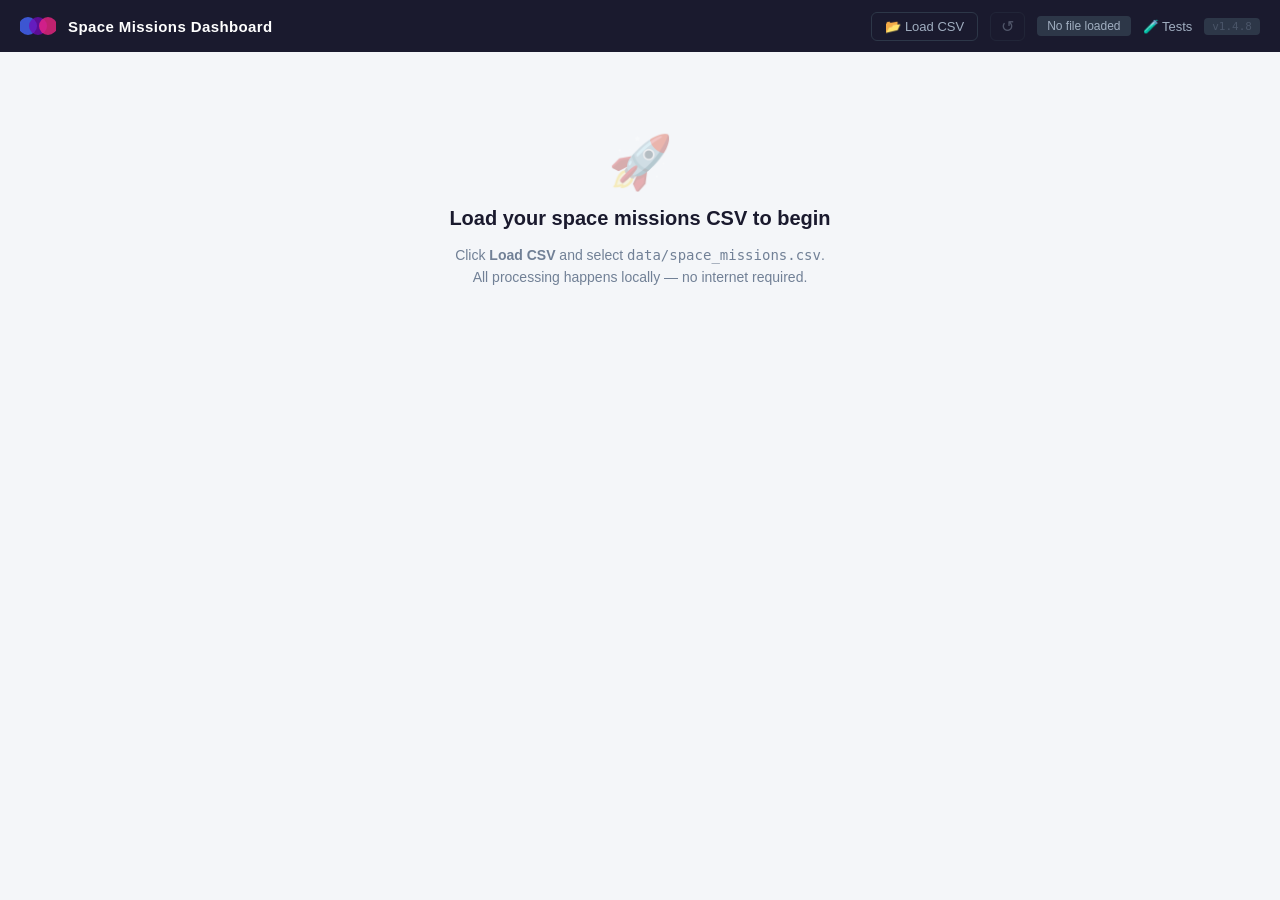
==== index.html @ ad21f482 "tweaking the progress bar to show progress on the final chart rendering too" ====
<!DOCTYPE html>
<html lang="en">
<head>
  <meta charset="UTF-8" />
  <meta name="viewport" content="width=device-width, initial-scale=1.0" />
  <title>Space Missions Dashboard</title>
  <link rel="stylesheet" href="css/styles.css" />
</head>
<body>

  <!-- Library load error banner -->
  <div id="lib-error" style="display:none;background:#fff3cd;color:#856404;padding:10px 20px;font-size:13px;border-bottom:1px solid #ffc107">
    ⚠ A required library failed to load. Check that <code>libs/papaparse.min.js</code>
    and <code>libs/chart.umd.min.js</code> exist in the project folder.
  </div>

  <!-- App-level banner (errors, warnings) -->
  <div id="app-banner"></div>

  <!-- ── Nav ────────────────────────────────────────────────────────────────── -->

  <nav>
    <div class="logo">
      <svg width="36" height="24" viewBox="0 0 36 24" aria-hidden="true">
        <circle cx="8"  cy="12" r="9" fill="#4361ee" opacity="0.85"/>
        <circle cx="18" cy="12" r="9" fill="#7209b7" opacity="0.75"/>
        <circle cx="28" cy="12" r="9" fill="#f72585" opacity="0.75"/>
      </svg>
    </div>
    <h1>Space Missions Dashboard</h1>
    <button class="btn btn-ghost" id="btn-load">📂 Load CSV</button>
    <button class="btn btn-ghost" id="btn-reload" disabled title="Reload CSV">↺</button>
    <input type="file" id="csv-input" accept=".csv" style="display:none" />
    <div id="file-info">
      <span id="file-status" class="status-idle">No file loaded</span>
      <div id="load-progress"></div>
    </div>
    <a href="test/tests.html">🧪 Tests</a>
    <span id="nav-version" style="font-size:11px;color:#4a5568;background:#2d3748;padding:2px 8px;border-radius:4px;font-family:monospace"></span>
  </nav>

  <!-- ── Filter bar ─────────────────────────────────────────────────────────── -->
  <div class="filter-bar" id="filter-bar" style="display:none">
    <label>From</label>
    <input type="date" id="filter-date-start" />
    <label>To</label>
    <input type="date" id="filter-date-end" />
    <div class="filter-sep"></div>
    <label>Company</label>
    <select id="filter-company"><option value="">All</option></select>
    <label>Mission</label>
    <select id="filter-mission-status"><option value="">All</option></select>
    <label>Rocket</label>
    <select id="filter-rocket-status"><option value="">All</option></select>
    <label>Location</label>
    <select id="filter-location"><option value="">All</option></select>
    <div class="filter-sep"></div>
    <button class="btn btn-secondary" id="btn-reset-filters">Reset</button>
  </div>

  <!-- ── Landing (no file loaded) ───────────────────────────────────────────── -->
  <div id="landing">
    <div class="upload-icon">🚀</div>
    <h2>Load your space missions CSV to begin</h2>
    <p>
      Click <strong>Load CSV</strong> and select
      <code>data/space_missions.csv</code>.<br/>
      All processing happens locally — no internet required.
    </p>
  </div>

  <!-- ── Dashboard ──────────────────────────────────────────────────────────── -->
  <div id="dashboard" style="display:none">

    <!-- Stat cards -->
    <div class="stats-row">
      <div class="stat-card" id="stat-total">
        <div class="stat-label">Total Missions</div>
        <div class="stat-value">—</div>
        <div class="stat-sub">missions</div>
      </div>
      <div class="stat-card" id="stat-success">
        <div class="stat-label">Success Rate</div>
        <div class="stat-value">—</div>
        <div class="stat-sub">—</div>
      </div>
      <div class="stat-card" id="stat-companies">
        <div class="stat-label">Companies</div>
        <div class="stat-value">—</div>
        <div class="stat-sub">companies</div>
      </div>
      <div class="stat-card" id="stat-top">
        <div class="stat-label">Top Company</div>
        <div class="stat-value" style="font-size:16px;word-break:break-word">—</div>
        <div class="stat-sub">by launch count</div>
      </div>
      <div class="stat-card" id="stat-rocket">
        <div class="stat-label">Most Used Rocket</div>
        <div class="stat-value" style="font-size:14px;word-break:break-word">—</div>
        <div class="stat-sub">most used rocket</div>
      </div>
      <div class="stat-card" id="stat-avg">
        <div class="stat-label">Avg Missions / Year</div>
        <div class="stat-value">—</div>
        <div class="stat-sub">avg missions / year</div>
      </div>
    </div>

    <!-- Charts -->
    <div class="charts-grid">

      <div class="chart-card">
        <h3>Top 15 Companies by Mission Count</h3>
        <p class="chart-sub">Ranked by total number of launches. Horizontal bars allow long names to fit without rotation. Double-click a bar to filter by that company.</p>
        <div class="chart-wrap" id="chart-top-companies-wrap">
          <canvas id="chart-top-companies"></canvas>
        </div>
        <div class="outlier-note" id="chart-top-companies-note"></div>
      </div>

      <div class="chart-card">
        <h3>Success Rate by Company (Top 15)</h3>
        <p class="chart-sub">Percentage of successful missions per company, for the top 15 by launch count. Double-click a bar to filter by that company.</p>
        <div class="chart-wrap" id="chart-success-rate-wrap">
          <canvas id="chart-success-rate"></canvas>
        </div>
        <div class="outlier-note" id="chart-success-rate-note"></div>
      </div>

      <div class="chart-card">
        <h3>Launches per Year</h3>
        <p class="chart-sub">Annual launch volume over time. Bar chart makes individual year counts easy to compare at a glance. Double-click a bar to filter to that year.</p>
        <div class="chart-wrap" id="chart-launches-year-wrap">
          <canvas id="chart-launches-year"></canvas>
        </div>
        <div class="outlier-note" id="chart-launches-year-note"></div>
      </div>

      <div class="chart-card">
        <h3>Average Mission Cost per Year</h3>
        <p class="chart-sub">Average cost (M$) of missions with price data per year. Bar height makes year-over-year differences immediately visible. Double-click a bar to filter to that year.</p>
        <div class="chart-wrap" id="chart-cost-trends-wrap">
          <canvas id="chart-cost-trends"></canvas>
        </div>
        <div class="outlier-note" id="chart-cost-trends-note"></div>
      </div>

      <div class="chart-card">
        <h3>Mission Status Breakdown</h3>
        <p class="chart-sub">Part-to-whole view of all outcomes. Doughnut chosen over pie for readability with 4 categories. Double-click a segment to filter by that status.</p>
        <div class="chart-wrap" id="chart-mission-status-wrap">
          <canvas id="chart-mission-status"></canvas>
        </div>
      </div>

      <div class="chart-card">
        <h3>Top 10 Launch Locations</h3>
        <p class="chart-sub">Busiest launch sites by mission count. Horizontal bars fit long site names without rotation; tooltip shows full location. Double-click a bar to filter by that location.</p>
        <div class="chart-wrap" id="chart-launches-location-wrap">
          <canvas id="chart-launches-location"></canvas>
        </div>
        <div class="outlier-note" id="chart-launches-location-note"></div>
      </div>

    </div>

    <!-- Data table -->
    <div class="table-card">
      <div class="table-card-header">
        <h3>Mission Data</h3>
        <div class="table-controls">
          <span id="table-row-count" style="font-size:12px;color:#718096;white-space:nowrap"></span>
          <input type="text" id="table-search" placeholder="Search all columns…" />
        </div>
      </div>
      <div id="table-container"></div>
      <div id="table-pagination"></div>
    </div>

  </div><!-- /#dashboard -->

  <!-- ── Libraries ──────────────────────────────────────────────────────────── -->
  <script src="libs/papaparse.min.js"
          onerror="document.getElementById('lib-error').style.display='block'"></script>
  <script src="libs/chart.umd.min.js"
          onerror="document.getElementById('lib-error').style.display='block'"></script>

  <!-- ── App modules ────────────────────────────────────────────────────────── -->
  <script src="js/version.js"></script>
  <script src="js/data.js"></script>
  <script src="js/functions.js"></script>
  <script src="js/ui.js"></script>
  <script src="js/charts.js"></script>
  <script src="js/table.js"></script>
  <script src="js/filters.js"></script>

  <!-- ── Boot ───────────────────────────────────────────────────────────────── -->
  <script>
    'use strict';

    const loadBtn    = document.getElementById('btn-load');
    const reloadBtn  = document.getElementById('btn-reload');
    const csvInput   = document.getElementById('csv-input');
    const statusEl   = document.getElementById('file-status');
    const filterBar  = document.getElementById('filter-bar');
    const progressEl = document.getElementById('load-progress');

    // Display version in nav
    const verEl = document.getElementById('nav-version');
    if (verEl && typeof APP_VERSION !== 'undefined') verEl.textContent = `v${APP_VERSION}`;

    function setStatus(text, cls) {
      statusEl.textContent = text;
      statusEl.className   = cls;
    }

    // ── Post-refresh hint ─────────────────────────────────────────────────────
    // If the page was reloaded via the ↺ button, sessionStorage carries the
    // previous filename so we can prompt the user to re-load their CSV.
    const _refreshedFile = sessionStorage.getItem('_relyPageRefreshed');
    if (_refreshedFile) {
      sessionStorage.removeItem('_relyPageRefreshed');
      setStatus(`↺ Code refreshed — re-load: ${_refreshedFile}`, 'status-warn');
    }

    let _loadedTimer = null;
    let _isLoading   = false;

    function _setLoadBtn(state) {
      clearTimeout(_loadedTimer);
      loadBtn.classList.remove('btn-loading', 'btn-loaded');
      if (state === 'loading') {
        _isLoading = true;
        loadBtn.disabled = false;          // stays clickable — acts as cancel
        loadBtn.textContent = '✕ Cancel';
        loadBtn.classList.add('btn-loading');
        if (progressEl) { progressEl.style.setProperty('--load-pct', '0%'); progressEl.style.display = 'block'; }
      } else if (state === 'loaded') {
        _isLoading = false;
        loadBtn.disabled = false;
        loadBtn.textContent = '✅ Loaded';
        loadBtn.classList.add('btn-loaded');
        if (progressEl) progressEl.style.display = 'none';
        _loadedTimer = setTimeout(() => {
          loadBtn.classList.remove('btn-loaded');
          loadBtn.textContent = '📂 Load CSV';
        }, 2500);
      } else {
        _isLoading = false;
        loadBtn.disabled = false;
        loadBtn.textContent = '📂 Load CSV';
        if (progressEl) progressEl.style.display = 'none';
      }
    }

    /**
     * Stream-load via DataStore, showing the dashboard progressively.
     * loadFn receives the onChunk callback and must return the load Promise.
     *
     * Rendering strategy:
     *   - First chunk with data → show dashboard immediately, Filters.apply()
     *   - Subsequent chunks    → throttled Filters.apply() (every RENDER_INTERVAL ms)
     *   - Completion           → Filters.init() (sets full date range) + Filters.apply()
     *
     * Filters.init() is intentionally skipped mid-stream so filter selections and
     * the date range are not reset while the user watches data load in.
     */
    async function _streamLoad(loadFn) {
      if (progressEl) progressEl.style.display = 'block';

      let dashboardShown = false;
      let renderTimer    = null;
      let lastRenderAt   = 0;
      const RENDER_INTERVAL = 2000; // ms between mid-stream re-renders

      function scheduleRender() {
        if (renderTimer) clearTimeout(renderTimer);
        // First call: lastRenderAt=0 → delay=0 (immediate). Subsequent: up to RENDER_INTERVAL.
        const delay = Math.max(0, RENDER_INTERVAL - (Date.now() - lastRenderAt));
        renderTimer = setTimeout(() => {
          renderTimer   = null;
          lastRenderAt  = Date.now();
          if (!dashboardShown) {
            dashboardShown = true;
            filterBar.style.display = 'flex';
            reloadBtn.disabled      = false;
            UI.showDashboard();
          }
          Filters.apply();
        }, delay);
      }

      function onChunk({ isDone, rowCount, bytesLoaded, bytesTotal }) {
        if (isDone) return; // handled after promise resolves
        // Loading occupies the first 50% of the bar; charts get the second 50%.
        const pct = bytesTotal > 0 ? Math.round(bytesLoaded / bytesTotal * 50) : 0;
        setStatus(`Parsing… ${rowCount.toLocaleString()} rows loaded`, 'status-idle status-parsing');
        if (progressEl) progressEl.style.setProperty('--load-pct', pct + '%');
        if (rowCount > 0) scheduleRender();
      }

      _setLoadBtn('loading'); // shows progressEl, resets bar to 0%

      try {
        const info = await loadFn(onChunk);

        // Cancel any pending partial render; chart rendering drives 50→100%.
        if (renderTimer) { clearTimeout(renderTimer); renderTimer = null; }

        // Loading done — snap to 50% and yield a frame so the browser paints it.
        if (progressEl) progressEl.style.setProperty('--load-pct', '50%');
        await new Promise(r => requestAnimationFrame(r));

        if (!dashboardShown) {
          filterBar.style.display = 'flex';
          reloadBtn.disabled      = false;
          UI.showDashboard();
        }

        Filters.init();                      // populate dropdowns, set date range
        const filtered = Filters.getFiltered();
        UI.renderStats(filtered);            // fast — update stat cards

        // Render charts one at a time (50→100%). Each step yields a frame + 80 ms
        // pause so the browser paints the bar increment before the next chart blocks.
        await Charts.initProgressive(filtered, (done, total) => {
          const pct = 50 + Math.round(done / total * 50);
          if (progressEl) progressEl.style.setProperty('--load-pct', pct + '%');
        });

        Table.render(filtered);              // render data table

        // Show file info only after all rendering is complete so the status
        // text change doesn't interrupt the progress bar mid-sequence.
        const sizeTxt = info.sizeMB > 0 ? ` · ${info.sizeMB.toFixed(1)} MB` : '';
        setStatus(`✓ ${info.fileName}${sizeTxt} · ${info.rows.length.toLocaleString()} rows`, 'status-ok');
        UI.hideBanner();
        _setLoadBtn('loaded');

      } catch (err) {
        if (renderTimer) { clearTimeout(renderTimer); renderTimer = null; }
        if (err.message === 'LOAD_CANCELLED') {
          _setLoadBtn('idle');
          setStatus('Load cancelled', 'status-idle');
          if (!dashboardShown) UI.showLanding();
          DataStore.clear();
          csvInput.value = ''; // reset so the same file can be re-selected
          return;
        }
        _setLoadBtn('idle');
        setStatus(`Error: ${err.message}`, 'status-error');
        UI.showBanner(err.message, 'error');
        if (!dashboardShown) UI.showLanding();
      }
    }

    loadBtn.addEventListener('click', () => {
      if (_isLoading) { DataStore.cancelLoad(); } else { csvInput.click(); }
    });

    csvInput.addEventListener('change', async e => {
      const file = e.target.files[0];
      if (!file) return;

      const sizeMB = file.size / (1024 * 1024);
      if (sizeMB > 100) {
        setStatus(`⚠ File too large (${sizeMB.toFixed(1)} MB) — max 100 MB`, 'status-error');
        UI.showBanner(`File exceeds the 100 MB limit (${sizeMB.toFixed(1)} MB). Please use a smaller file.`, 'error');
        return;
      }

      setStatus('Parsing…', 'status-idle status-parsing');
      Charts.destroy();
      DataStore.clear();
      await _streamLoad(cb => DataStore.loadFromFileStreaming(file, cb));
    });

    reloadBtn.addEventListener('click', async () => {
      setStatus('Reloading…', 'status-idle status-parsing');
      Charts.destroy();
      // Note: do NOT call DataStore.clear() here — reload() needs _lastFile intact
      await _streamLoad(cb => DataStore.reload(cb));
    });

    // ── Version badge — click to refresh all source code from disk ────────────
    if (verEl) {
      verEl.style.cursor = 'default';
      verEl.title = 'Click to refresh page source (reloads all code from disk)';
      verEl.addEventListener('click', () => {
        const fileName = DataStore.getFileName();
        if (fileName) sessionStorage.setItem('_relyPageRefreshed', fileName);
        location.reload();
      });
    }
  </script>

</body>
</html>
---- css/styles.css ----
/* ── Reset & base ───────────────────────────────────────────────────────────── */
*, *::before, *::after { box-sizing: border-box; margin: 0; padding: 0; }

:root {
  --bg:        #f4f6f9;
  --nav:       #1a1a2e;
  --primary:   #4361ee;
  --success:   #06d6a0;
  --warning:   #ffd166;
  --danger:    #ef233c;
  --card:      #ffffff;
  --border:    #e2e8f0;
  --text:      #1a1a2e;
  --muted:     #718096;
  --radius:    8px;
  --shadow:    0 1px 4px rgba(0,0,0,.08);
}

body {
  font-family: -apple-system, BlinkMacSystemFont, 'Segoe UI', Roboto, sans-serif;
  background: var(--bg);
  color: var(--text);
  min-height: 100vh;
  font-size: 14px;
}

/* ── Nav ────────────────────────────────────────────────────────────────────── */
nav {
  background: var(--nav);
  color: #fff;
  padding: 0 20px;
  display: flex;
  align-items: center;
  gap: 12px;
  height: 52px;
  position: sticky;
  top: 0;
  z-index: 100;
}

.logo svg { display: block; flex-shrink: 0; }

nav h1 {
  font-size: 15px;
  font-weight: 600;
  letter-spacing: .4px;
  flex: 1;
  white-space: nowrap;
  overflow: hidden;
  text-overflow: ellipsis;
}

nav a { color: #a0aec0; text-decoration: none; font-size: 13px; white-space: nowrap; }
nav a:hover { color: #fff; }

/* ── Buttons ────────────────────────────────────────────────────────────────── */
.btn {
  padding: 6px 13px;
  border-radius: 6px;
  border: none;
  cursor: pointer;
  font-size: 13px;
  font-weight: 500;
  transition: opacity .15s;
  white-space: nowrap;
}
.btn:hover  { opacity: .85; }
.btn:disabled { opacity: .4; cursor: not-allowed; }
.btn-primary   { background: var(--primary); color: #fff; }
.btn-secondary { background: var(--border);  color: #2d3748; }
.btn-ghost     { background: transparent; color: #a0aec0; border: 1px solid #2d3748; }
.btn-ghost:hover { color: #fff; border-color: #718096; }

/* ── Load CSV button — loading & loaded states ──────────────────────────────── */
#btn-load.btn-loading {
  color: #fc8181;
  border-color: rgba(252, 129, 129, 0.5);
  cursor: pointer;
}
#btn-load.btn-loading:hover { opacity: 1; color: #fff; border-color: #fc8181; }
#btn-load.btn-loaded {
  color: #06d6a0;
  border-color: rgba(6, 214, 160, 0.5);
}
#btn-reload { font-size: 16px; padding: 4px 10px; }

/* ── File info area (status badge + progress bar) ───────────────────────────── */
#file-info {
  margin-left: auto;
  display: flex;
  flex-direction: column;
  align-items: flex-end;
  gap: 4px;
}
#file-status {
  font-size: 12px;
  padding: 3px 10px;
  border-radius: 4px;
  white-space: nowrap;
}
.status-idle  { background: #2d3748; color: #a0aec0; }
.status-ok    { background: #1a3a2e; color: #68d391; }
.status-error { background: #3b1a1a; color: #fc8181; }
.status-warn  { background: #3b2e0d; color: #f6ad55; }

@keyframes spin { to { transform: rotate(360deg); } }
.status-parsing::before {
  content: '↻';
  display: inline-block;
  animation: spin 0.9s linear infinite;
  margin-right: 5px;
}

/* ── Library error banner ───────────────────────────────────────────────────── */
#lib-error {
  display: none;
  background: #fff3cd;
  color: #856404;
  padding: 10px 20px;
  font-size: 13px;
  border-bottom: 1px solid #ffc107;
}

/* ── Filter bar ─────────────────────────────────────────────────────────────── */
.filter-bar {
  background: var(--card);
  border-bottom: 1px solid var(--border);
  padding: 10px 20px;
  display: flex;
  align-items: center;
  gap: 10px;
  flex-wrap: wrap;
}

.filter-bar label {
  font-size: 12px;
  color: var(--muted);
  white-space: nowrap;
}

.filter-bar input[type="date"],
.filter-bar select {
  padding: 5px 8px;
  border: 1px solid var(--border);
  border-radius: 6px;
  font-size: 13px;
  background: var(--bg);
  color: var(--text);
  cursor: pointer;
}

.filter-bar input[type="date"]:focus,
.filter-bar select:focus {
  outline: none;
  border-color: var(--primary);
}

.filter-sep {
  width: 1px;
  height: 24px;
  background: var(--border);
  flex-shrink: 0;
}

/* ── Error / info banner ────────────────────────────────────────────────────── */
#app-banner {
  display: none;
  padding: 10px 20px;
  font-size: 13px;
  border-bottom: 1px solid transparent;
}
#app-banner.banner-error   { background: #fed7d7; color: #9b2c2c; border-color: #feb2b2; display: block; }
#app-banner.banner-warn    { background: #fefcbf; color: #744210; border-color: #f6e05e; display: block; }
#app-banner.banner-info    { background: #bee3f8; color: #2a4365; border-color: #90cdf4; display: block; }

/* ── Dashboard grid ─────────────────────────────────────────────────────────── */
#dashboard {
  padding: 20px;
  display: flex;
  flex-direction: column;
  gap: 20px;
}

/* ── Stat cards ─────────────────────────────────────────────────────────────── */
.stats-row {
  display: grid;
  grid-template-columns: repeat(auto-fill, minmax(155px, 1fr));
  gap: 16px;
}

.stat-card {
  background: var(--card);
  border-radius: var(--radius);
  box-shadow: var(--shadow);
  padding: 16px 20px;
  display: flex;
  flex-direction: column;
  gap: 4px;
}

.stat-card .stat-label {
  font-size: 11px;
  font-weight: 600;
  text-transform: uppercase;
  letter-spacing: .6px;
  color: var(--muted);
}

.stat-card .stat-value {
  font-size: 26px;
  font-weight: 700;
  color: var(--text);
  line-height: 1.2;
}

.stat-card .stat-sub {
  font-size: 12px;
  color: var(--muted);
}

/* ── Charts grid ────────────────────────────────────────────────────────────── */
.charts-grid {
  display: grid;
  grid-template-columns: 1fr 1fr;
  gap: 16px;
}

.chart-card {
  background: var(--card);
  border-radius: var(--radius);
  box-shadow: var(--shadow);
  padding: 20px;
  display: flex;
  flex-direction: column;
  gap: 8px;
  min-width: 0; /* allow grid item to shrink below canvas content width */
}

.chart-card h3 {
  font-size: 13px;
  font-weight: 600;
  color: var(--text);
}

.chart-card .chart-sub {
  font-size: 11px;
  color: var(--muted);
  margin-top: -4px;
}

.chart-card .chart-wrap {
  position: relative;
  width: 100%;
  aspect-ratio: 16 / 9;
  min-height: 200px;  /* floor on very narrow widths */
  max-height: 460px;  /* cap so tall viewports don't blow up the chart */
  overflow: hidden;   /* clip canvas during shrink so it doesn't push the card wider */
}

.outlier-note {
  font-size: 11px;
  color: var(--muted);
  font-style: italic;
  margin-top: 4px;
}

/* ── Data table card ────────────────────────────────────────────────────────── */
.table-card {
  background: var(--card);
  border-radius: var(--radius);
  box-shadow: var(--shadow);
  padding: 20px;
  overflow: hidden;
}

.table-card-header {
  display: flex;
  align-items: center;
  justify-content: space-between;
  margin-bottom: 12px;
  flex-wrap: wrap;
  gap: 8px;
}

.table-card-header h3 { font-size: 13px; font-weight: 600; }

.table-controls {
  display: flex;
  align-items: center;
  gap: 8px;
  flex-wrap: wrap;
}

.table-controls input[type="text"] {
  padding: 5px 10px;
  border: 1px solid var(--border);
  border-radius: 6px;
  font-size: 13px;
  width: 200px;
}

.table-controls input[type="text"]:focus {
  outline: none;
  border-color: var(--primary);
}

.table-scroll { overflow-x: auto; }

table.data-table {
  width: 100%;
  border-collapse: collapse;
  font-size: 13px;
}

table.data-table th {
  text-align: left;
  padding: 8px 12px;
  background: var(--bg);
  border-bottom: 2px solid var(--border);
  font-size: 12px;
  font-weight: 600;
  text-transform: uppercase;
  letter-spacing: .4px;
  color: var(--muted);
  white-space: nowrap;
  cursor: pointer;
  user-select: none;
}

table.data-table th:hover { color: var(--text); }
table.data-table th .sort-icon { margin-left: 4px; opacity: .4; }
table.data-table th.sort-asc  .sort-icon,
table.data-table th.sort-desc .sort-icon { opacity: 1; }

table.data-table td {
  padding: 8px 12px;
  border-bottom: 1px solid var(--border);
  white-space: nowrap;
  max-width: 240px;
  overflow: hidden;
  text-overflow: ellipsis;
}

table.data-table tr:last-child td { border-bottom: none; }
table.data-table tr:hover td { background: #f7fafc; }

.badge {
  display: inline-block;
  padding: 2px 8px;
  border-radius: 99px;
  font-size: 11px;
  font-weight: 600;
}
.badge-success         { background: #c6f6d5; color: #276749; }
.badge-failure         { background: #fed7d7; color: #9b2c2c; }
.badge-partial         { background: #fefcbf; color: #744210; }
.badge-prelaunch       { background: #e9d8fd; color: #553c9a; }
.badge-active          { background: #bee3f8; color: #2a4365; }
.badge-retired         { background: #e2e8f0; color: #4a5568; }

/* ── Pagination ─────────────────────────────────────────────────────────────── */
.pagination {
  display: flex;
  align-items: center;
  justify-content: space-between;
  margin-top: 12px;
  flex-wrap: wrap;
  gap: 8px;
}

.pagination-info { font-size: 12px; color: var(--muted); }

.pagination-controls {
  display: flex;
  align-items: center;
  gap: 4px;
}

.page-btn {
  padding: 4px 10px;
  border: 1px solid var(--border);
  border-radius: 5px;
  background: var(--card);
  font-size: 12px;
  cursor: pointer;
}
.page-btn:hover:not(:disabled) { background: var(--bg); }
.page-btn:disabled { opacity: .4; cursor: not-allowed; }
.page-btn.active   { background: var(--primary); color: #fff; border-color: var(--primary); }

.page-size-select {
  padding: 4px 8px;
  border: 1px solid var(--border);
  border-radius: 5px;
  font-size: 12px;
  background: var(--bg);
  cursor: pointer;
}

/* ── Empty state ────────────────────────────────────────────────────────────── */
.empty-state {
  text-align: center;
  padding: 48px 20px;
  color: var(--muted);
}
.empty-state .empty-icon { font-size: 40px; margin-bottom: 12px; opacity: .4; }
.empty-state h3  { font-size: 16px; color: var(--text); margin-bottom: 6px; }
.empty-state p   { font-size: 13px; line-height: 1.6; max-width: 380px; margin: 0 auto; }

/* ── Landing / no-file state ────────────────────────────────────────────────── */
#landing {
  display: flex;
  flex-direction: column;
  align-items: center;
  justify-content: center;
  padding: 80px 20px;
  gap: 14px;
  text-align: center;
}
#landing .upload-icon { font-size: 52px; opacity: .35; }
#landing h2 { font-size: 20px; }
#landing p  { font-size: 14px; color: var(--muted); max-width: 400px; line-height: 1.6; }

/* ── Show-all warning ───────────────────────────────────────────────────────── */
.show-all-warn {
  font-size: 12px;
  color: #744210;
  background: #fefcbf;
  border: 1px solid #f6e05e;
  border-radius: 5px;
  padding: 4px 10px;
}

/* ── Load progress bar (sits under the file-status badge) ───────────────────── */
#load-progress {
  display: none;
  width: 100%;
  height: 3px;
  background: #2d3748;
  border-radius: 2px;
  position: relative;
  overflow: hidden;
}
#load-progress::after {
  content: '';
  position: absolute;
  top: 0; left: 0;
  width: var(--load-pct, 0%);
  height: 100%;
  background: var(--primary);
  transition: width 0.25s ease-out;
}

/* ── Responsive ─────────────────────────────────────────────────────────────── */
@media (max-width: 900px) {
  .charts-grid { grid-template-columns: 1fr; }
  .stats-row   { grid-template-columns: repeat(2, 1fr); }
  /* Single-column: chart is full width so 16/9 gets very tall — use squarer ratio */
  .chart-card .chart-wrap { aspect-ratio: 4 / 3; max-height: 400px; }
}

@media (max-width: 560px) {
  .stats-row { grid-template-columns: 1fr 1fr; }
  nav h1     { font-size: 13px; }
  #dashboard { padding: 12px; }
  .filter-bar { padding: 8px 12px; }
  .table-controls input[type="text"] { width: 140px; }
}

@media (max-width: 380px) {
  .stats-row { grid-template-columns: 1fr; }
}
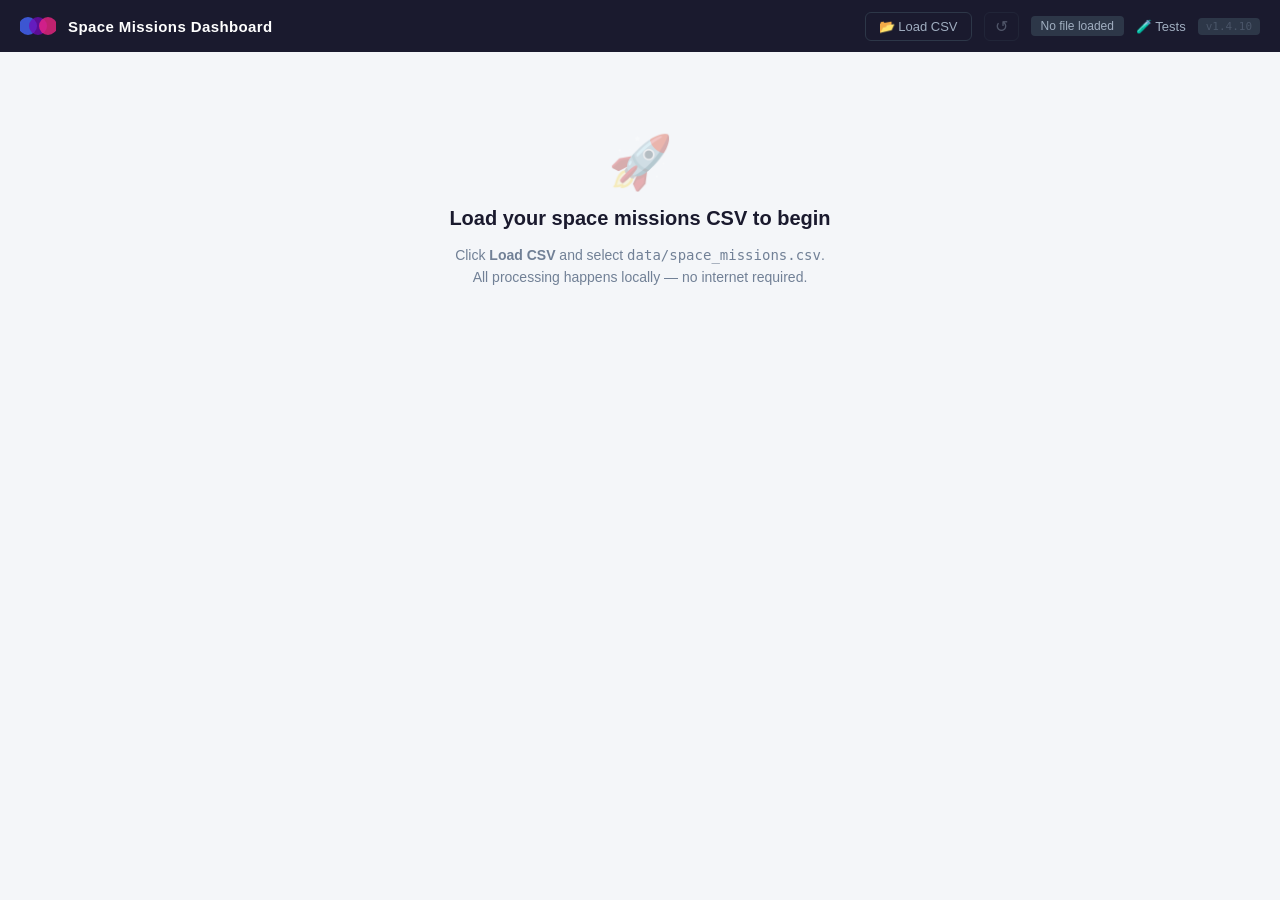
==== commit 66ee59bb: "adding Export button by filters" ====
--- a/index.html
+++ b/index.html
@@ -56,6 +56,7 @@
     <select id="filter-location"><option value="">All</option></select>
     <div class="filter-sep"></div>
     <button class="btn btn-secondary" id="btn-reset-filters">Reset</button>
+    <button class="btn btn-secondary" id="btn-export-csv">⬇ Export CSV</button>
   </div>
 
   <!-- ── Landing (no file loaded) ───────────────────────────────────────────── -->
@@ -214,14 +215,6 @@
       statusEl.className   = cls;
     }
 
-    // ── Post-refresh hint ─────────────────────────────────────────────────────
-    // If the page was reloaded via the ↺ button, sessionStorage carries the
-    // previous filename so we can prompt the user to re-load their CSV.
-    const _refreshedFile = sessionStorage.getItem('_relyPageRefreshed');
-    if (_refreshedFile) {
-      sessionStorage.removeItem('_relyPageRefreshed');
-      setStatus(`↺ Code refreshed — re-load: ${_refreshedFile}`, 'status-warn');
-    }
 
     let _loadedTimer = null;
     let _isLoading   = false;
@@ -387,9 +380,9 @@
       verEl.style.cursor = 'default';
       verEl.title = 'Click to refresh page source (reloads all code from disk)';
       verEl.addEventListener('click', () => {
-        const fileName = DataStore.getFileName();
-        if (fileName) sessionStorage.setItem('_relyPageRefreshed', fileName);
-        location.reload();
+        // Navigate to a cache-busting URL so the browser re-fetches all JS/CSS
+        // from disk even when index.html itself hasn't changed.
+        location.replace(location.pathname + '?_=' + Date.now());
       });
     }
   </script>
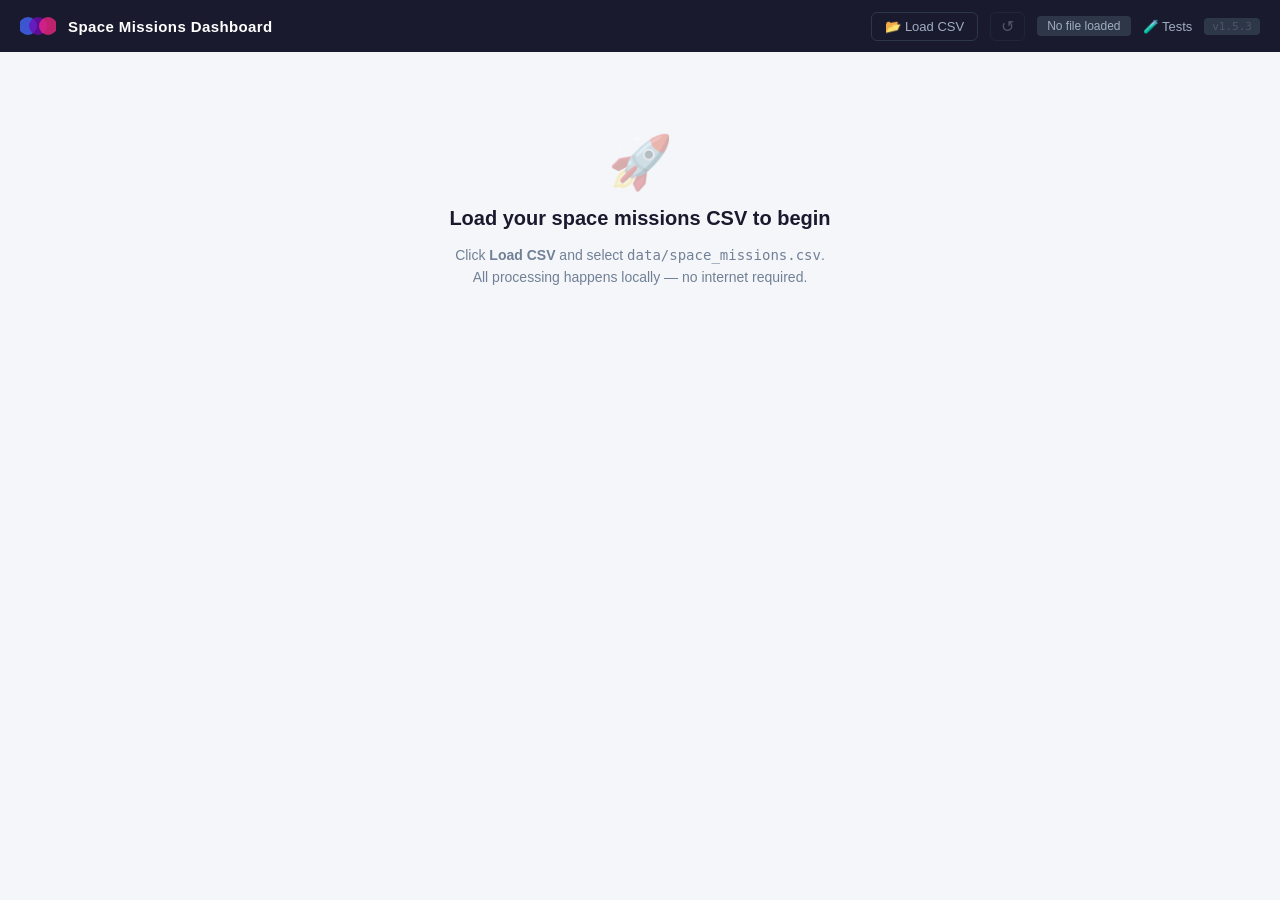
==== commit 3252786f: "adding control for the precision setting (number of digits after the decimal point)" ====
--- a/index.html
+++ b/index.html
@@ -56,6 +56,8 @@
     <select id="filter-location"><option value="">All</option></select>
     <div class="filter-sep"></div>
     <button class="btn btn-secondary" id="btn-reset-filters">Reset</button>
+    <label>Precision</label>
+    <input type="number" id="filter-precision" min="0" step="1" value="2" title="Decimal places for float values (non-negative integer)">
     <button class="btn btn-secondary" id="btn-export-csv">⬇ Export CSV</button>
   </div>
 
--- a/css/styles.css
+++ b/css/styles.css
@@ -162,6 +162,11 @@
   flex-shrink: 0;
 }
 
+#filter-precision {
+  width: 4rem;
+  text-align: center;
+}
+
 /* ── Error / info banner ────────────────────────────────────────────────────── */
 #app-banner {
   display: none;
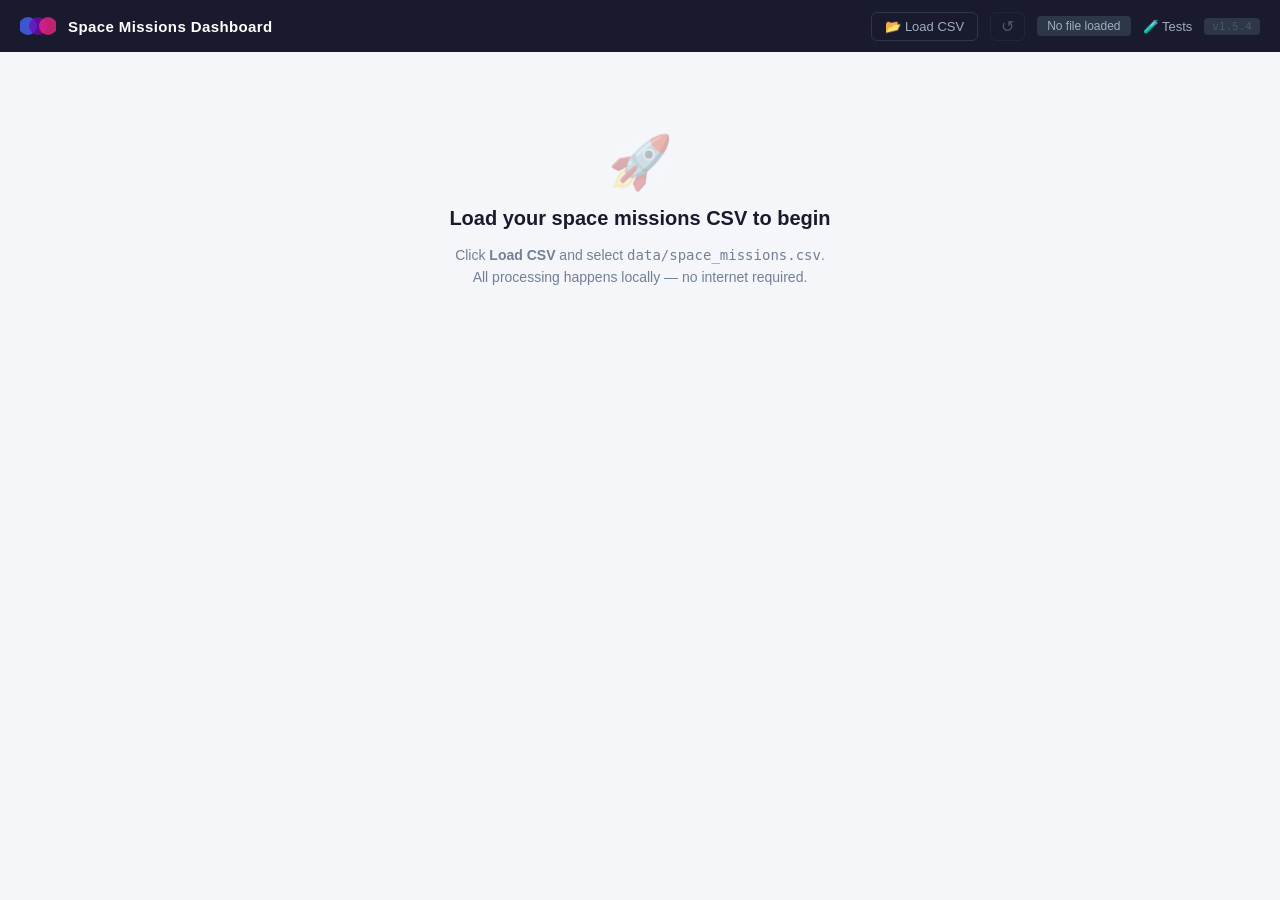
==== commit 64bad5d3: "cosmetics, screenshot" ====
--- a/index.html
+++ b/index.html
@@ -56,8 +56,10 @@
     <select id="filter-location"><option value="">All</option></select>
     <div class="filter-sep"></div>
     <button class="btn btn-secondary" id="btn-reset-filters">Reset</button>
-    <label>Precision</label>
-    <input type="number" id="filter-precision" min="0" step="1" value="2" title="Decimal places for float values (non-negative integer)">
+    <span class="filter-precision-group">
+      <label>Precision</label>
+      <input type="number" id="filter-precision" min="0" step="1" maxlength="1" value="2" title="Decimal places for float values (non-negative integer)">
+    </span>
     <button class="btn btn-secondary" id="btn-export-csv">⬇ Export CSV</button>
   </div>
 
@@ -357,8 +359,9 @@
       const file = e.target.files[0];
       if (!file) return;
 
+      // file size limit
       const sizeMB = file.size / (1024 * 1024);
-      if (sizeMB > 100) {
+      if (sizeMB > 50) {
         setStatus(`⚠ File too large (${sizeMB.toFixed(1)} MB) — max 100 MB`, 'status-error');
         UI.showBanner(`File exceeds the 100 MB limit (${sizeMB.toFixed(1)} MB). Please use a smaller file.`, 'error');
         return;
--- a/css/styles.css
+++ b/css/styles.css
@@ -162,8 +162,16 @@
   flex-shrink: 0;
 }
 
+.filter-precision-group {
+  display: inline-flex;
+  align-items: center;
+  gap: 6px;
+  white-space: nowrap;
+  flex-shrink: 0;
+}
+
 #filter-precision {
-  width: 4rem;
+  width: 2rem;
   text-align: center;
 }
 
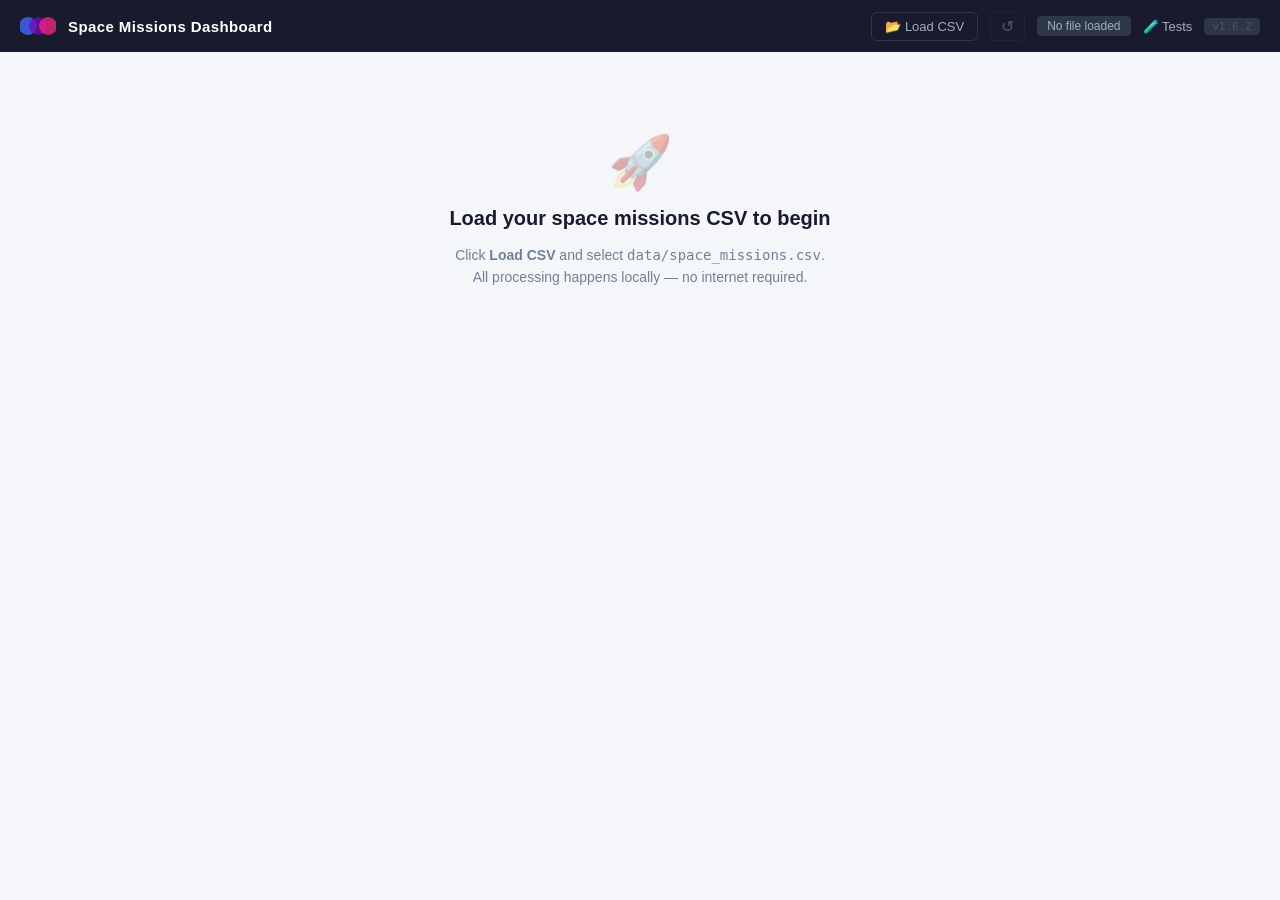
==== commit 851e8bd8: "adding 'success rate per year' chart" ====
--- a/index.html
+++ b/index.html
@@ -139,6 +139,14 @@
           <canvas id="chart-launches-year"></canvas>
         </div>
         <div class="outlier-note" id="chart-launches-year-note"></div>
+      </div>
+
+      <div class="chart-card">
+        <h3>Success Rate per Year</h3>
+        <p class="chart-sub">Percentage of successful missions per year. Bar height makes it easy to spot individual years with unusually high or low reliability. Double-click a bar to filter to that year.</p>
+        <div class="chart-wrap" id="chart-success-year-wrap">
+          <canvas id="chart-success-year"></canvas>
+        </div>
       </div>
 
       <div class="chart-card">
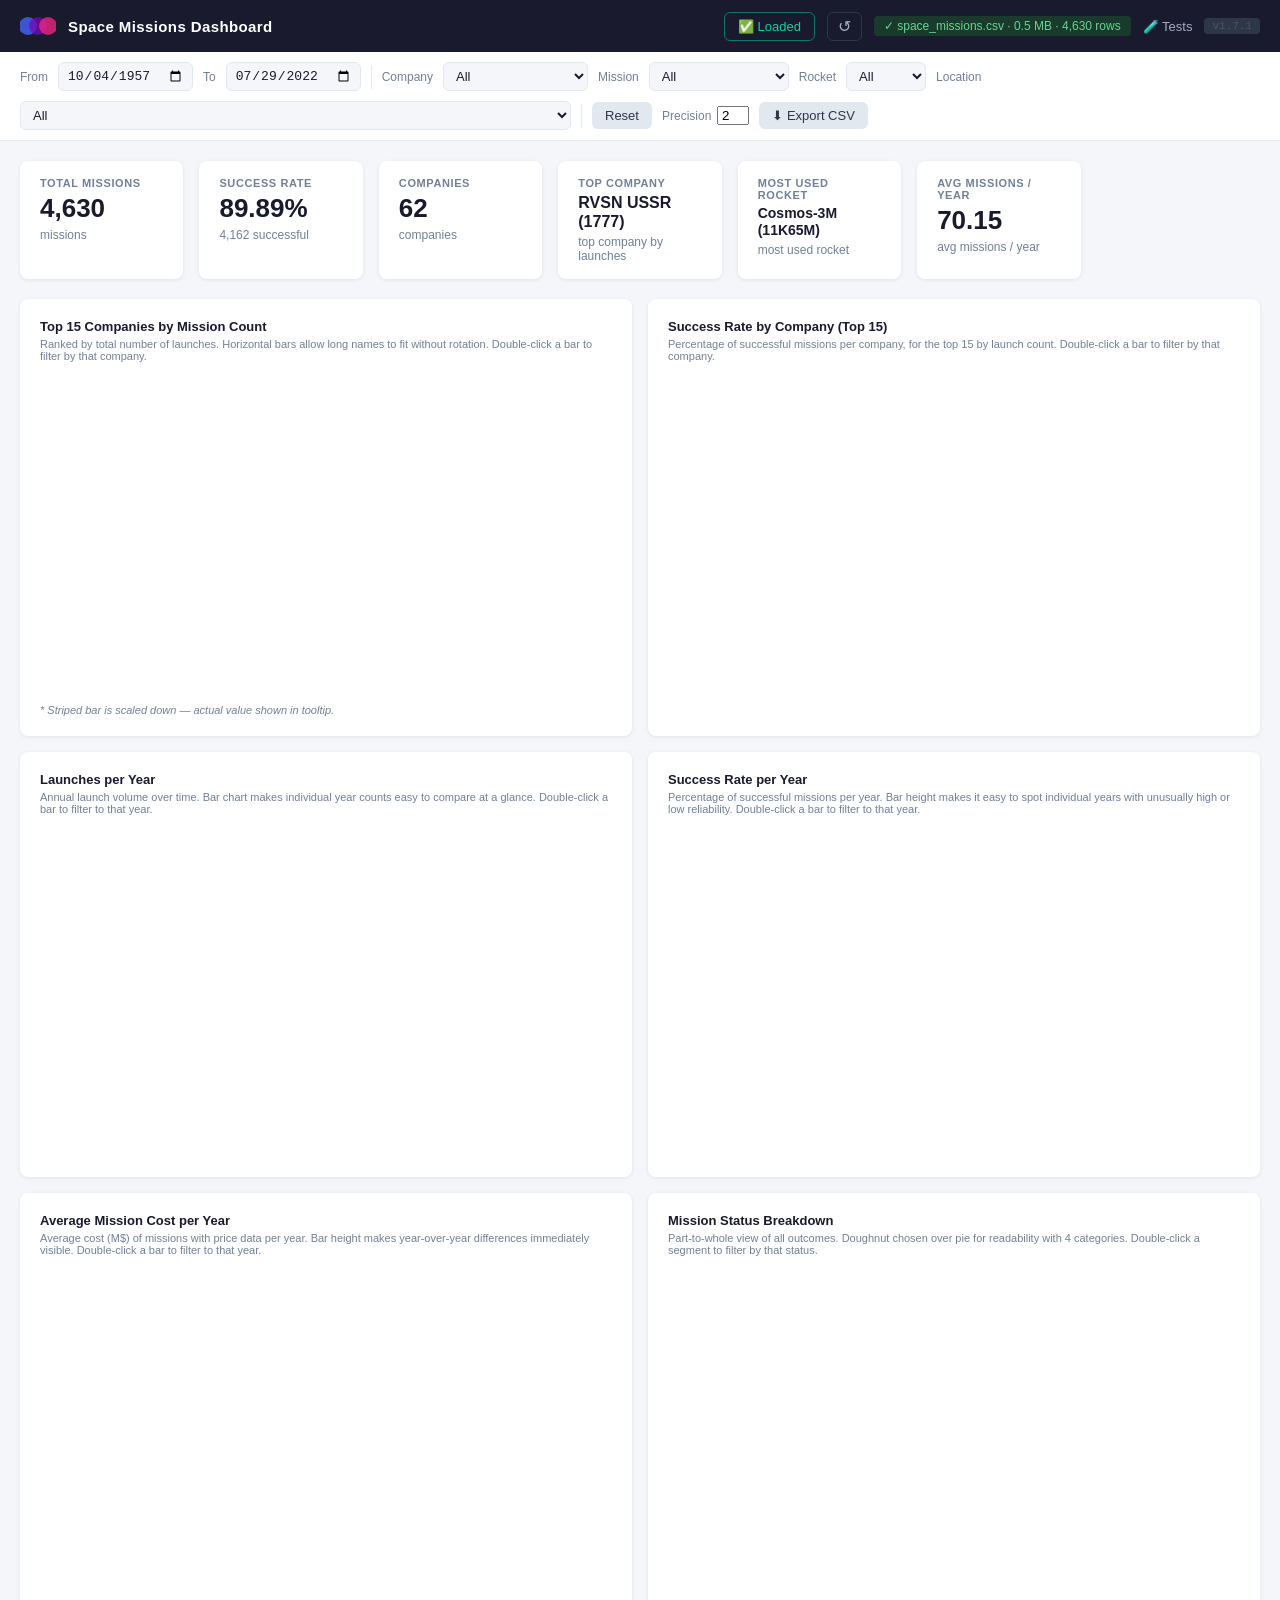
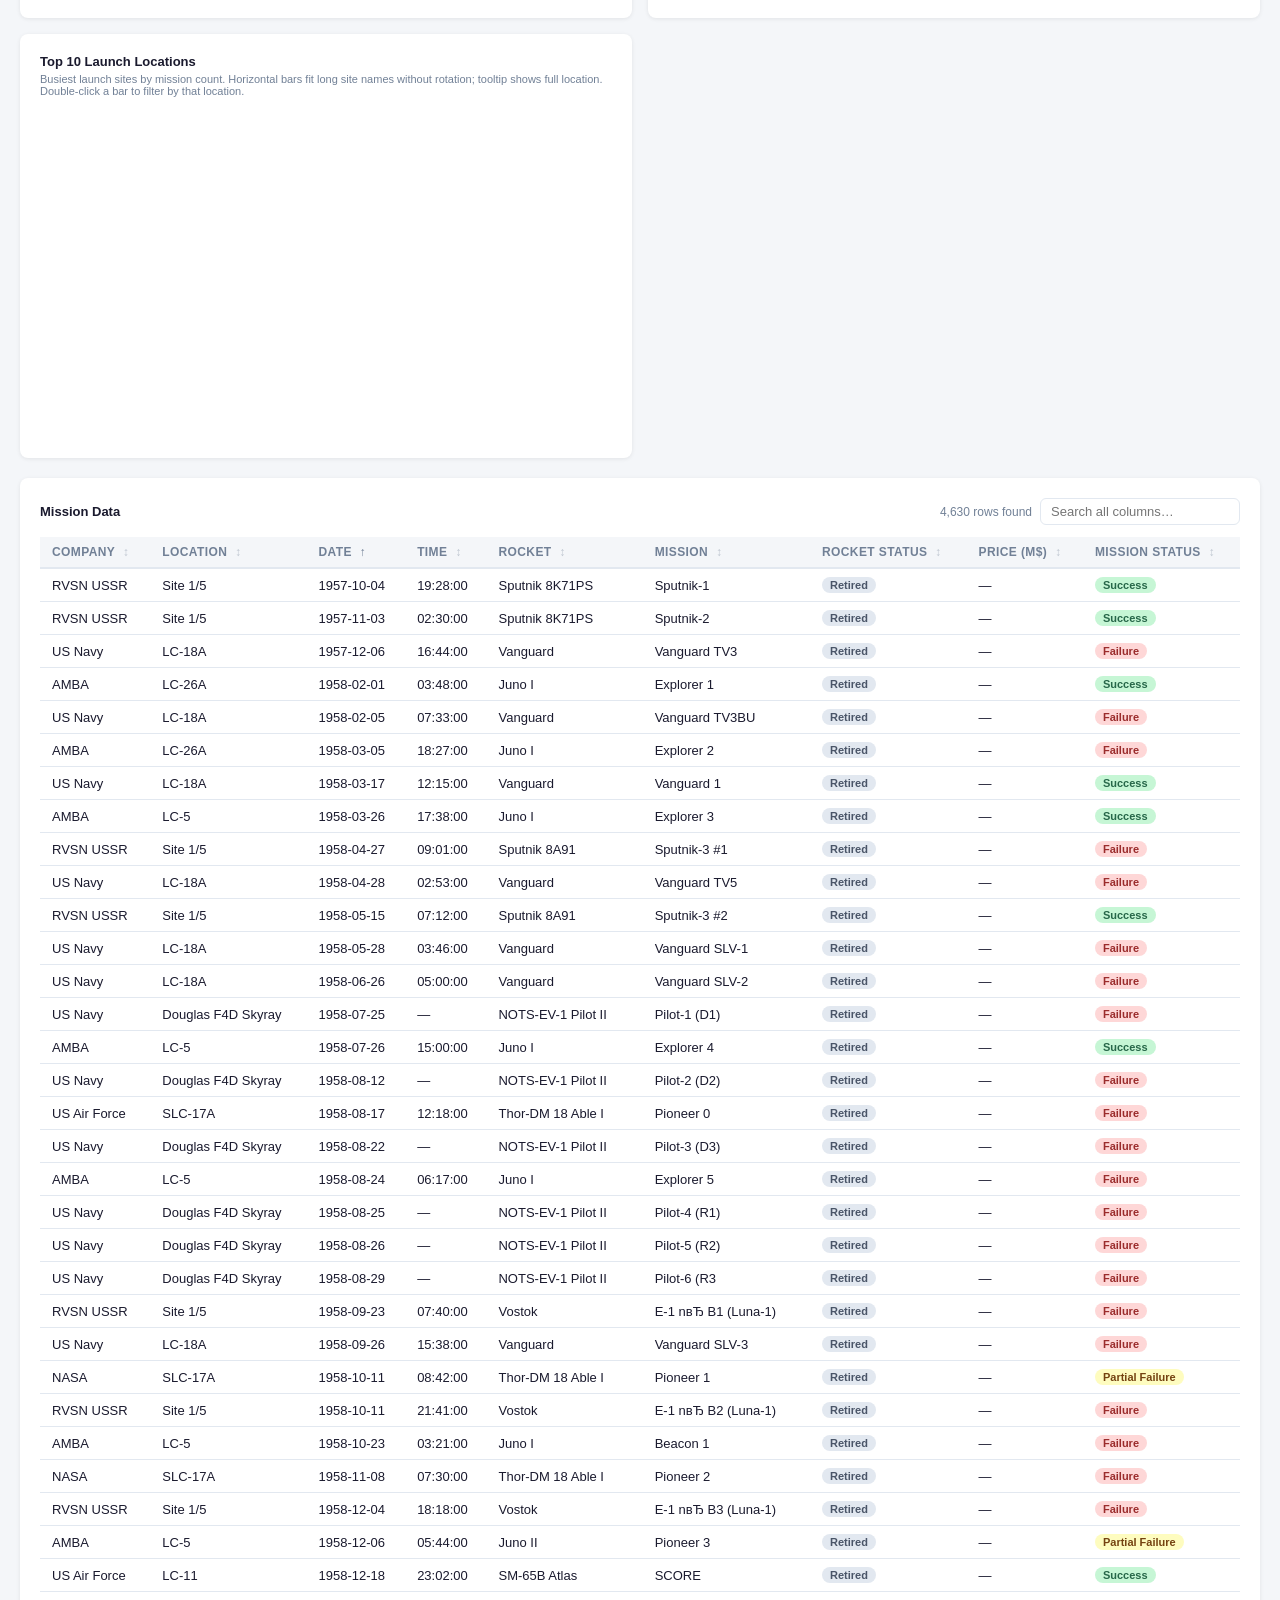
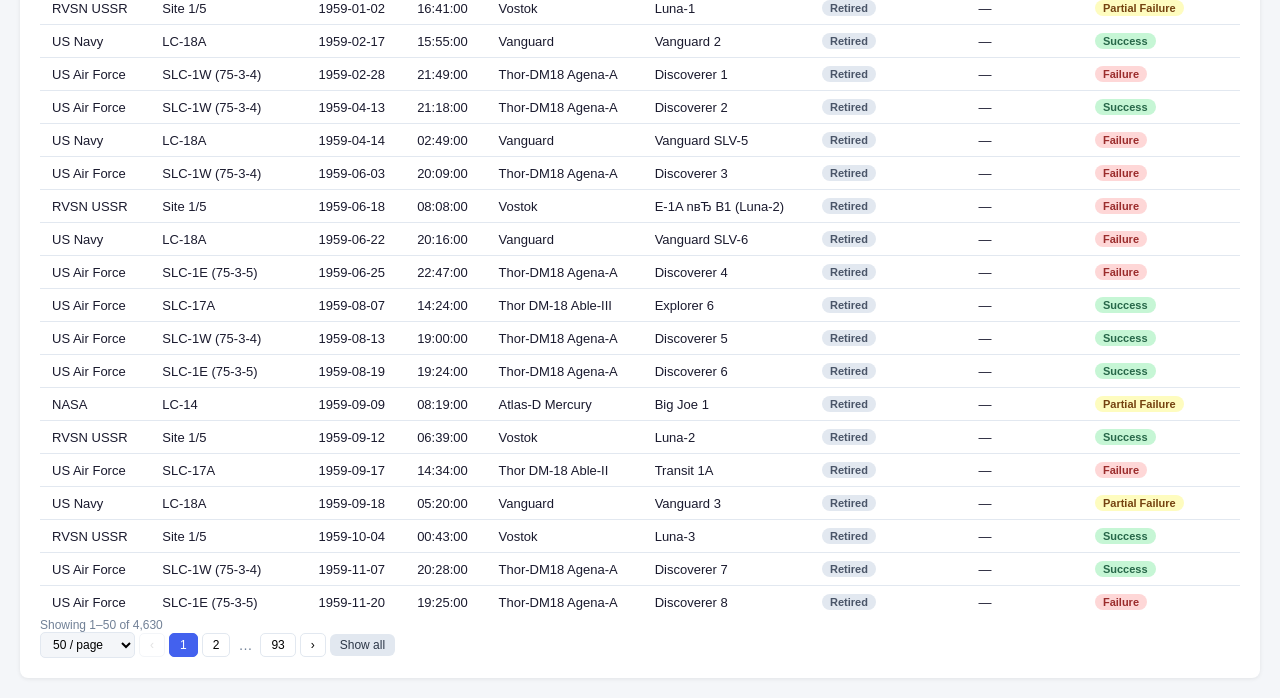
==== commit 3c7e6181: "fixed preview in Claude Code, loading space_missions.csv data file by default" ====
--- a/index.html
+++ b/index.html
@@ -199,13 +199,15 @@
           onerror="document.getElementById('lib-error').style.display='block'"></script>
 
   <!-- ── App modules ────────────────────────────────────────────────────────── -->
-  <script src="js/version.js"></script>
-  <script src="js/data.js"></script>
-  <script src="js/functions.js"></script>
-  <script src="js/ui.js"></script>
-  <script src="js/charts.js"></script>
-  <script src="js/table.js"></script>
-  <script src="js/filters.js"></script>
+  <script>
+    // Inject cache-busting version into every app script src at load time
+    (function() {
+      const v = Date.now();
+      ['js/version.js','js/data.js','js/functions.js','js/ui.js','js/charts.js','js/table.js','js/filters.js'].forEach(function(src) {
+        document.write('<script src="' + src + '?v=' + v + '"><\/script>');
+      });
+    })();
+  </script>
 
   <!-- ── Boot ───────────────────────────────────────────────────────────────── -->
   <script>
@@ -388,6 +390,34 @@
       await _streamLoad(cb => DataStore.reload(cb));
     });
 
+    // ── Auto-load default CSV on page start ───────────────────────────────────
+    (async () => {
+      const DEFAULT_CSV = 'data/space_missions.csv';
+      try {
+        setStatus('Loading default CSV…', 'status-idle status-parsing');
+        const info = await DataStore.loadFromURL(DEFAULT_CSV);
+        // Reuse the same full render path as a manual file load
+        filterBar.style.display = 'flex';
+        reloadBtn.disabled      = false;
+        UI.showDashboard();
+        Filters.init();
+        const filtered = Filters.getFiltered();
+        UI.renderStats(filtered);
+        await Charts.initProgressive(filtered, (done, total) => {
+          const pct = 50 + Math.round(done / total * 50);
+          if (progressEl) progressEl.style.setProperty('--load-pct', pct + '%');
+        });
+        Table.render(filtered);
+        const sizeTxt = info.sizeMB > 0 ? ` · ${info.sizeMB.toFixed(1)} MB` : '';
+        setStatus(`✓ ${info.fileName}${sizeTxt} · ${info.rows.length.toLocaleString()} rows`, 'status-ok');
+        _setLoadBtn('loaded');
+      } catch (err) {
+        // Default CSV not available (e.g. opened as file://) — fall back to manual load
+        setStatus('No file loaded', 'status-idle');
+        UI.showLanding();
+      }
+    })();
+
     // ── Version badge — click to refresh all source code from disk ────────────
     if (verEl) {
       verEl.style.cursor = 'default';
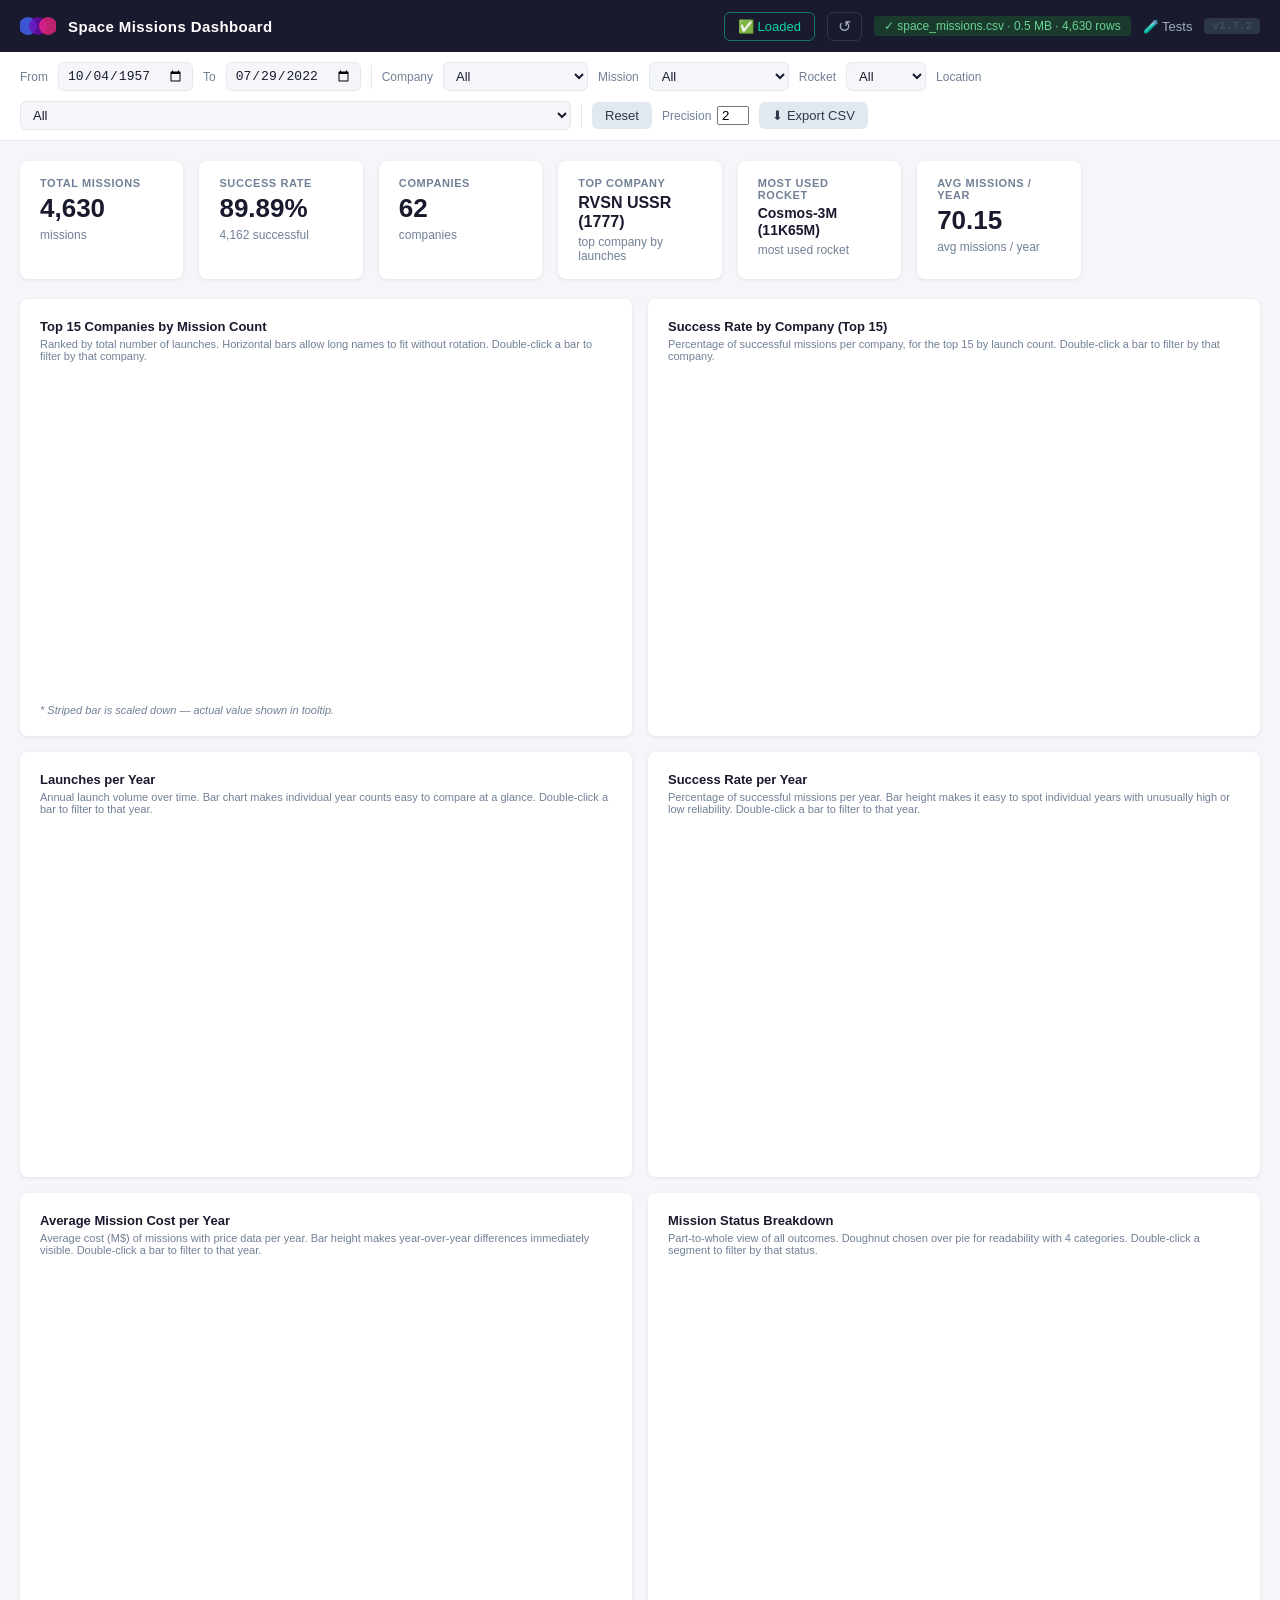
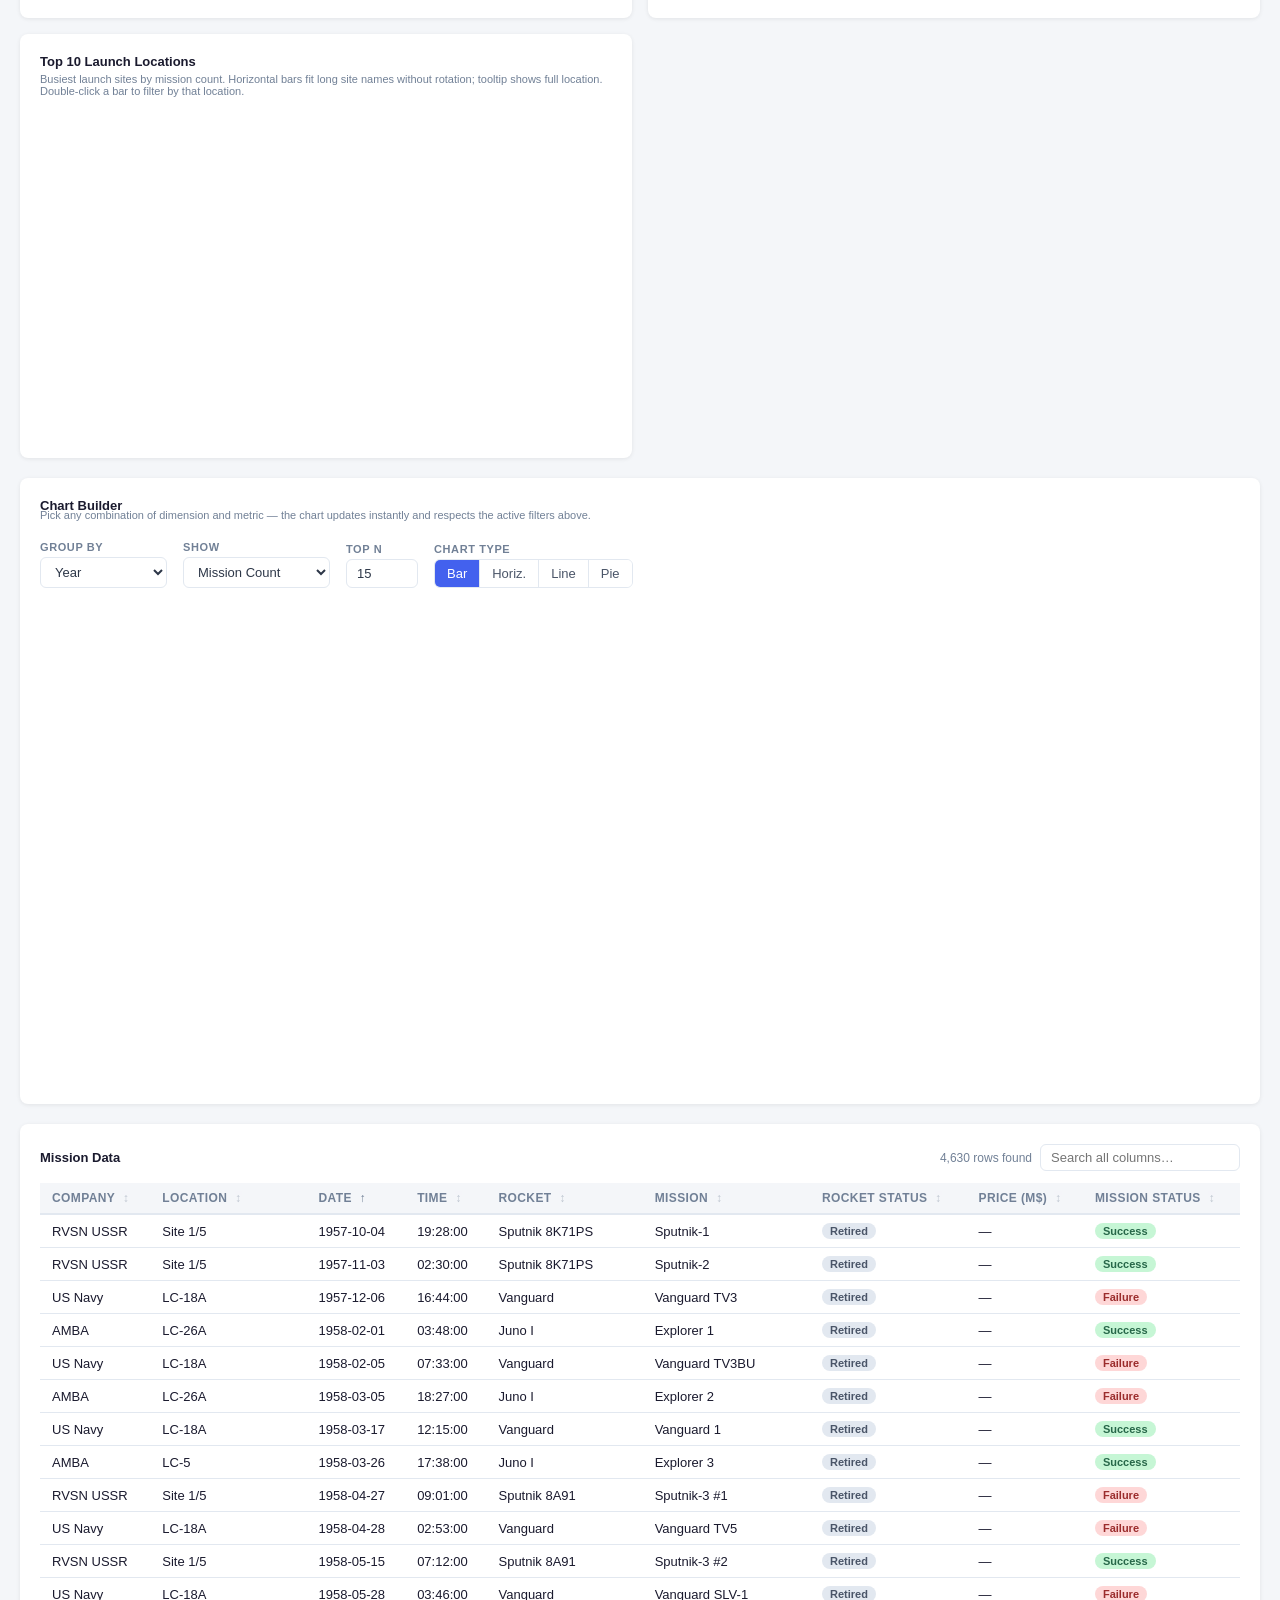
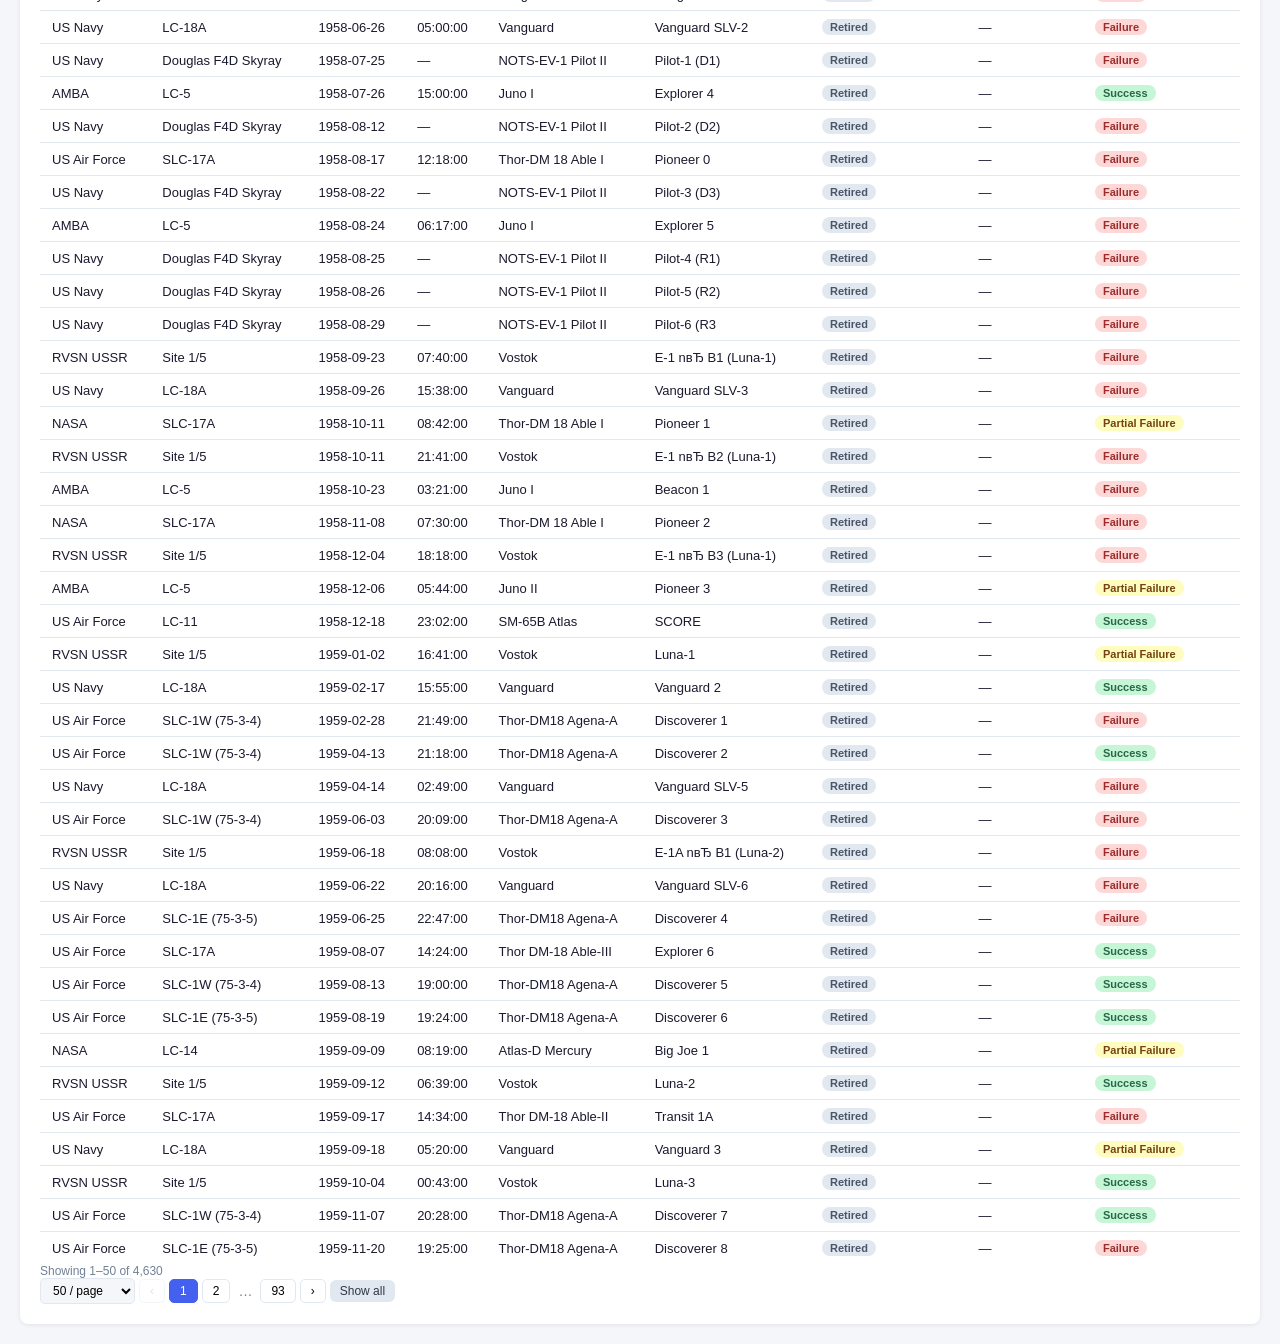
==== commit d6714f2f: "adding a dynamic chart builder" ====
--- a/index.html
+++ b/index.html
@@ -175,6 +175,54 @@
         <div class="outlier-note" id="chart-launches-location-note"></div>
       </div>
 
+    </div>
+
+    <!-- ── Dynamic Chart Builder ─────────────────────────────────────────── -->
+    <div class="chart-card chart-builder-card">
+      <div class="cb-header">
+        <h3>Chart Builder</h3>
+        <p class="chart-sub">Pick any combination of dimension and metric — the chart updates instantly and respects the active filters above.</p>
+      </div>
+      <div class="cb-controls">
+        <div class="cb-control">
+          <label for="cb-group-by">Group by</label>
+          <select id="cb-group-by">
+            <option value="year">Year</option>
+            <option value="company">Company</option>
+            <option value="location">Location</option>
+            <option value="rocket">Rocket</option>
+            <option value="rocketStatus">Rocket Status</option>
+            <option value="missionStatus">Mission Status</option>
+          </select>
+        </div>
+        <div class="cb-control">
+          <label for="cb-metric">Show</label>
+          <select id="cb-metric">
+            <option value="count">Mission Count</option>
+            <option value="successRate">Success Rate (%)</option>
+            <option value="failureCount">Failure Count</option>
+            <option value="avgCost">Avg Cost (M$)</option>
+            <option value="totalCost">Total Cost (M$)</option>
+          </select>
+        </div>
+        <div class="cb-control" id="cb-topn-wrap">
+          <label for="cb-topn">Top N</label>
+          <input type="number" id="cb-topn" min="1" max="100" value="15" />
+        </div>
+        <div class="cb-control">
+          <label>Chart type</label>
+          <div class="cb-type-group">
+            <button class="cb-type active" data-type="bar">Bar</button>
+            <button class="cb-type" data-type="barH">Horiz.</button>
+            <button class="cb-type" data-type="line">Line</button>
+            <button class="cb-type" data-type="pie">Pie</button>
+          </div>
+        </div>
+      </div>
+      <div class="chart-wrap" id="chart-dynamic-wrap">
+        <canvas id="chart-dynamic"></canvas>
+      </div>
+      <div class="outlier-note" id="chart-dynamic-note"></div>
     </div>
 
     <!-- Data table -->
@@ -408,6 +456,7 @@
           if (progressEl) progressEl.style.setProperty('--load-pct', pct + '%');
         });
         Table.render(filtered);
+        _updateDynamicChart();
         const sizeTxt = info.sizeMB > 0 ? ` · ${info.sizeMB.toFixed(1)} MB` : '';
         setStatus(`✓ ${info.fileName}${sizeTxt} · ${info.rows.length.toLocaleString()} rows`, 'status-ok');
         _setLoadBtn('loaded');
@@ -417,6 +466,74 @@
         UI.showLanding();
       }
     })();
+
+    // ── Dynamic Chart Builder wiring ─────────────────────────────────────────
+    const _cbGroupBy  = document.getElementById('cb-group-by');
+    const _cbMetric   = document.getElementById('cb-metric');
+    const _cbTopN     = document.getElementById('cb-topn');
+    const _cbTopNWrap = document.getElementById('cb-topn-wrap');
+    const _cbTypeBtns = document.querySelectorAll('.cb-type');
+
+    let _cbChartType = 'bar'; // tracks the active chart type button
+
+    const _TEMPORAL_GROUPS   = new Set(['year']);
+    const _FEW_VALUE_GROUPS  = new Set(['rocketStatus', 'missionStatus']);
+    const _MANY_VALUE_GROUPS = new Set(['company', 'location', 'rocket']);
+
+    // Smart default chart type for each groupBy
+    function _defaultChartType(groupBy) {
+      if (_TEMPORAL_GROUPS.has(groupBy))  return 'line';
+      if (_FEW_VALUE_GROUPS.has(groupBy)) return 'pie';
+      return 'barH';
+    }
+
+    function _setActiveType(type) {
+      _cbChartType = type;
+      _cbTypeBtns.forEach(b => b.classList.toggle('active', b.dataset.type === type));
+    }
+
+    function _getCbConfig() {
+      return {
+        groupBy:   _cbGroupBy.value,
+        metric:    _cbMetric.value,
+        chartType: _cbChartType,
+        topN:      parseInt(_cbTopN.value) || 15
+      };
+    }
+
+    function _updateDynamicChart() {
+      if (!DataStore.isLoaded()) return;
+      Charts.renderDynamic(Filters.getFiltered(), _getCbConfig());
+    }
+
+    // Show/hide Top N and auto-select chart type when groupBy changes
+    _cbGroupBy.addEventListener('change', () => {
+      const g = _cbGroupBy.value;
+      _cbTopNWrap.style.display = _MANY_VALUE_GROUPS.has(g) ? '' : 'none';
+      _setActiveType(_defaultChartType(g));
+      _updateDynamicChart();
+    });
+
+    _cbMetric.addEventListener('change',  _updateDynamicChart);
+    _cbTopN.addEventListener('input',     _updateDynamicChart);
+
+    _cbTypeBtns.forEach(btn => btn.addEventListener('click', () => {
+      _setActiveType(btn.dataset.type);
+      _updateDynamicChart();
+    }));
+
+    // Hook into filter changes: wrap Filters.apply so dynamic chart also re-renders
+    // (deferred until after modules are guaranteed loaded)
+    requestAnimationFrame(() => {
+      if (typeof Filters !== 'undefined' && Filters.apply) {
+        const _origApply = Filters.apply.bind(Filters);
+        Filters.apply = function(...args) {
+          const result = _origApply(...args);
+          _updateDynamicChart();
+          return result;
+        };
+      }
+    });
 
     // ── Version badge — click to refresh all source code from disk ────────────
     if (verEl) {
--- a/css/styles.css
+++ b/css/styles.css
@@ -464,6 +464,71 @@
   transition: width 0.25s ease-out;
 }
 
+/* ── Dynamic Chart Builder ──────────────────────────────────────────────────── */
+.chart-builder-card { grid-column: 1 / -1; }
+
+.cb-controls {
+  display: flex;
+  align-items: flex-end;
+  flex-wrap: wrap;
+  gap: 16px;
+  margin: 12px 0 16px;
+}
+
+.cb-control {
+  display: flex;
+  flex-direction: column;
+  gap: 4px;
+}
+
+.cb-control label {
+  font-size: 11px;
+  font-weight: 600;
+  text-transform: uppercase;
+  letter-spacing: .6px;
+  color: #718096;
+}
+
+.cb-control select,
+.cb-control input[type="number"] {
+  padding: 6px 10px;
+  border: 1px solid #e2e8f0;
+  border-radius: 6px;
+  font-size: 13px;
+  color: #2d3748;
+  background: #fff;
+  outline: none;
+  transition: border-color .15s;
+}
+
+.cb-control select:focus,
+.cb-control input[type="number"]:focus { border-color: var(--primary); }
+
+.cb-control input[type="number"] { width: 72px; }
+
+.cb-type-group {
+  display: flex;
+  border: 1px solid #e2e8f0;
+  border-radius: 6px;
+  overflow: hidden;
+}
+
+.cb-type {
+  padding: 6px 12px;
+  font-size: 13px;
+  font-weight: 500;
+  border: none;
+  background: #fff;
+  color: #4a5568;
+  cursor: pointer;
+  transition: background .15s, color .15s;
+  border-right: 1px solid #e2e8f0;
+}
+
+.cb-type:last-child { border-right: none; }
+.cb-type:hover      { background: #edf2f7; }
+.cb-type.active     { background: var(--primary); color: #fff; }
+
 /* ── Responsive ─────────────────────────────────────────────────────────────── */
 @media (max-width: 900px) {
   .charts-grid { grid-template-columns: 1fr; }
